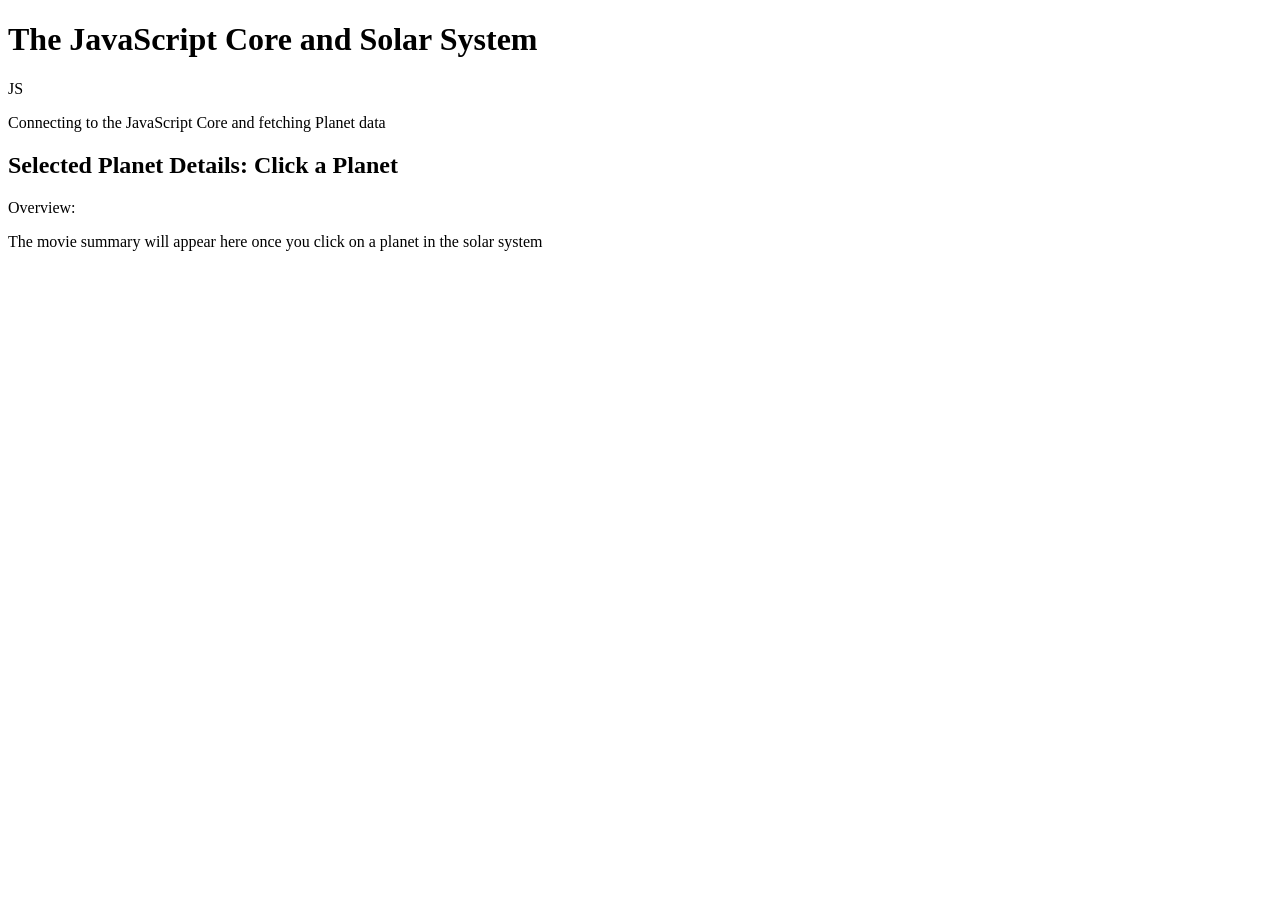
==== index.html @ 9ea99198 "index.html" ====
<!DOCTYPE html>
<html lang="en"> <head>
    <meta charset="UTF-8">
    <meta name="viewport" content="width=device-width, initial-scale=1.0">
    <title>The JavaScript Solar System</title>
    <link rel="stylesheet" href="css/style.css">
</head>
<body>

   <body>
       <div class="stars"></div>
    <header>
        <h1>The JavaScript Core and Solar System</h1>
    </header>

    <div id="mainContent">
        <div id="javaCore">JS</div>
        </div>
    
    <p id="loadingStatus">Connecting to the JavaScript Core and fetching Planet data</p>

     <div id="planetDetails" class="hidden">
        <h2>Selected Planet Details: <span id="detailTitle">Click a Planet</span></h2> 
        <p>Overview:</p>
        <p id="detailOverview">The movie summary will appear here once you click on a planet in the solar system</p>
    </div>

    
    <script src="js/main.js" type="module"></script>

</body>
</html>
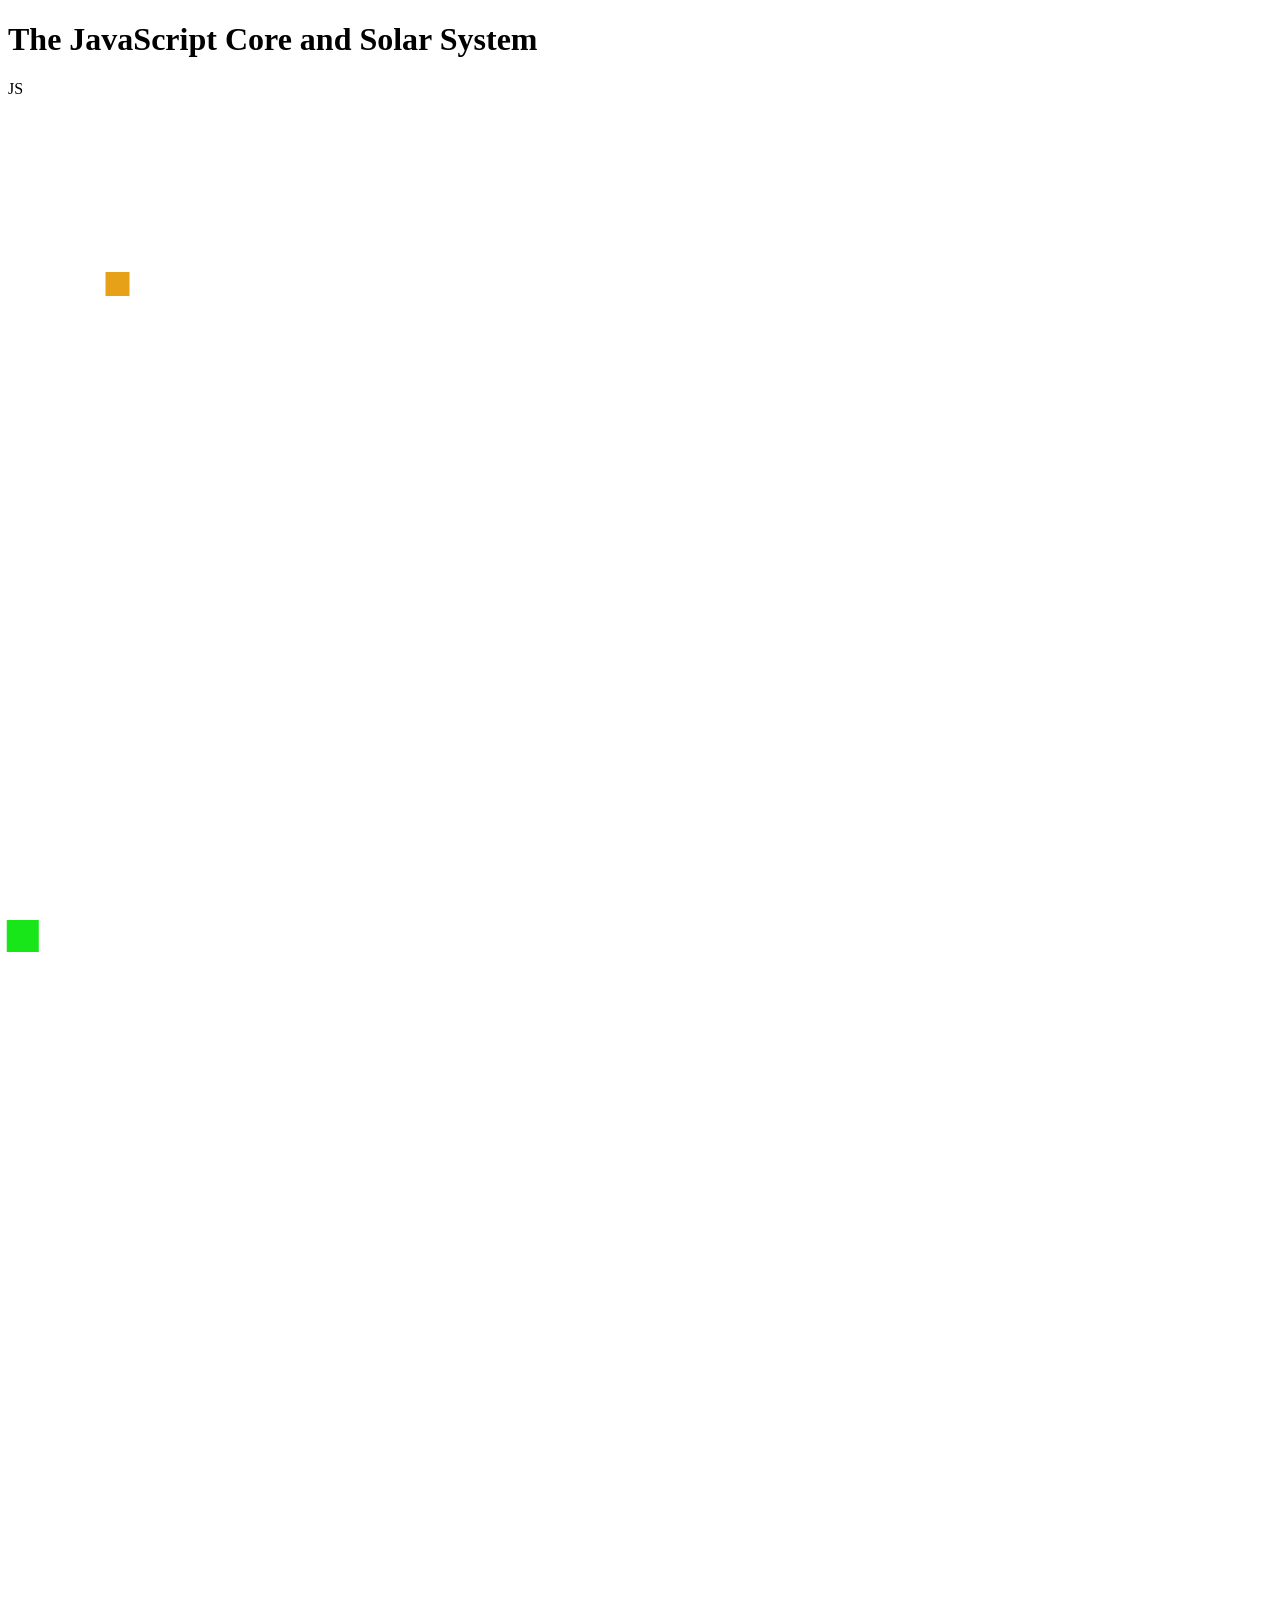
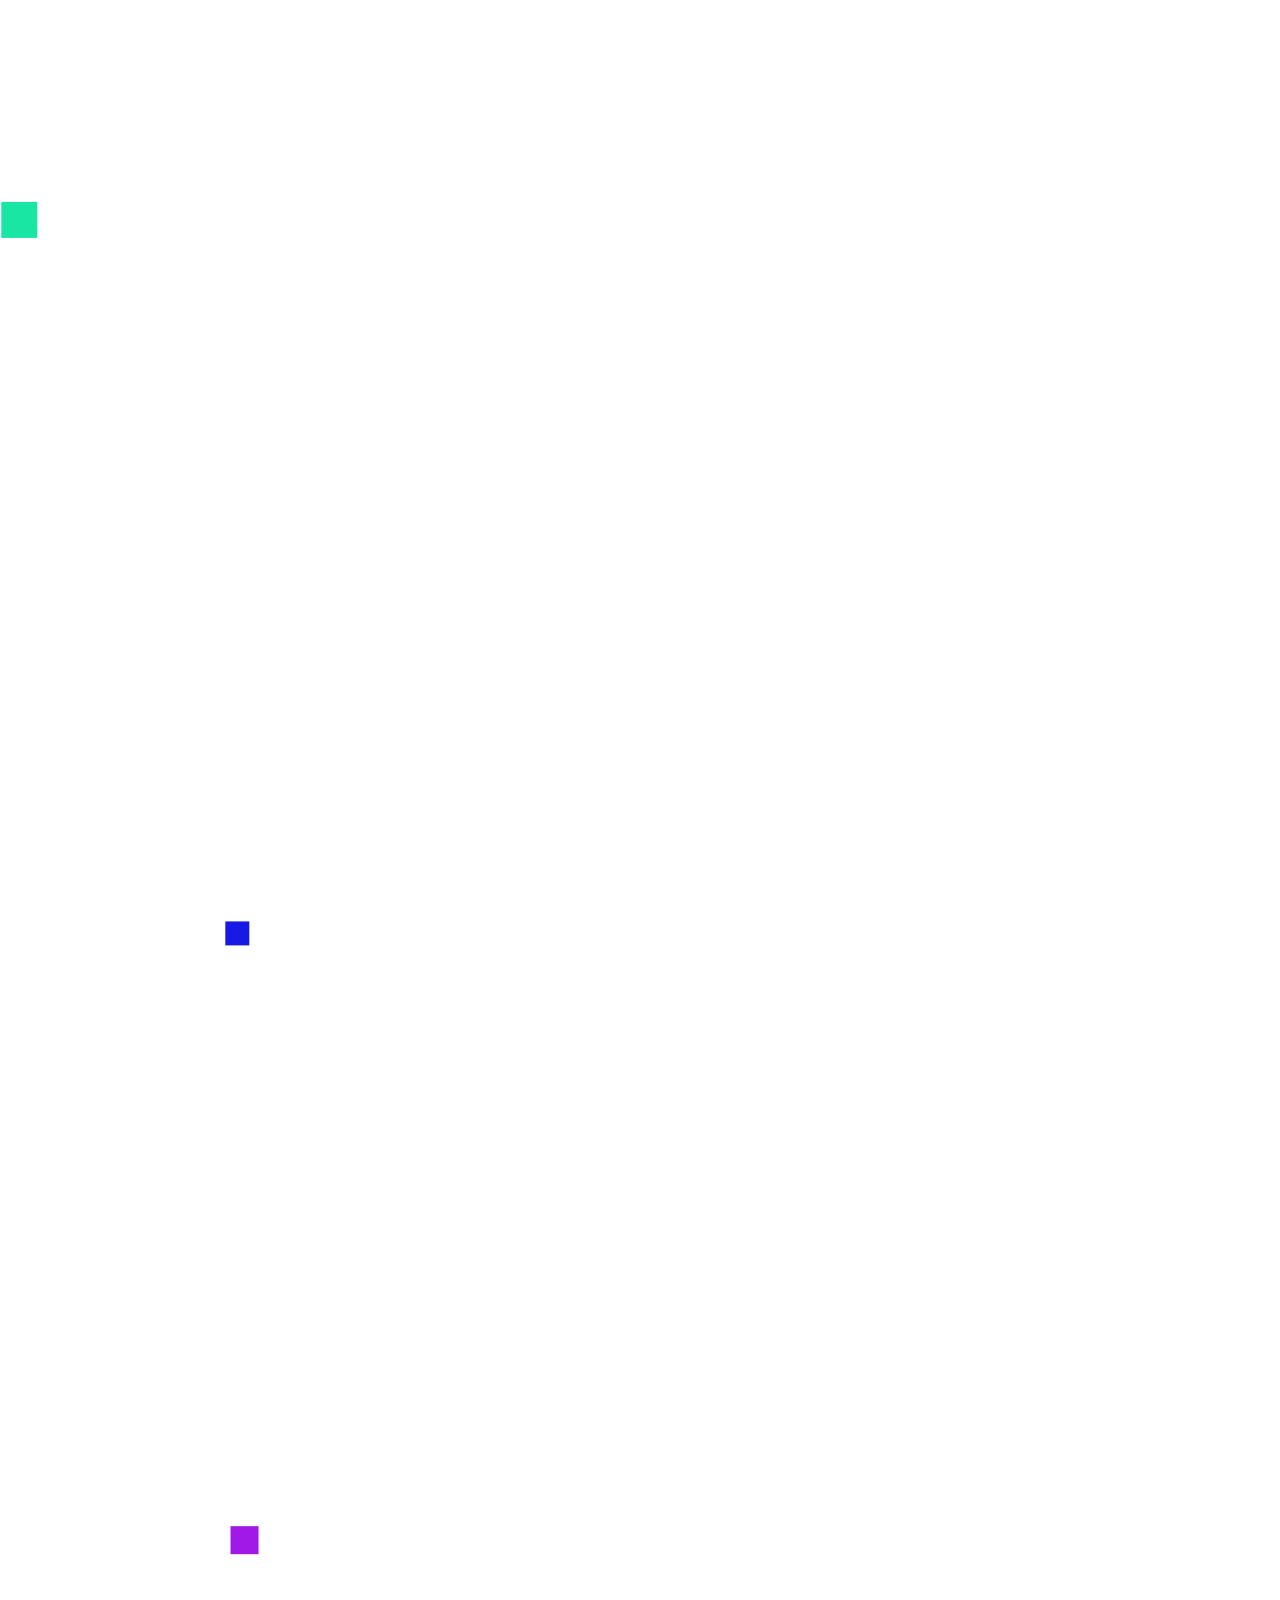
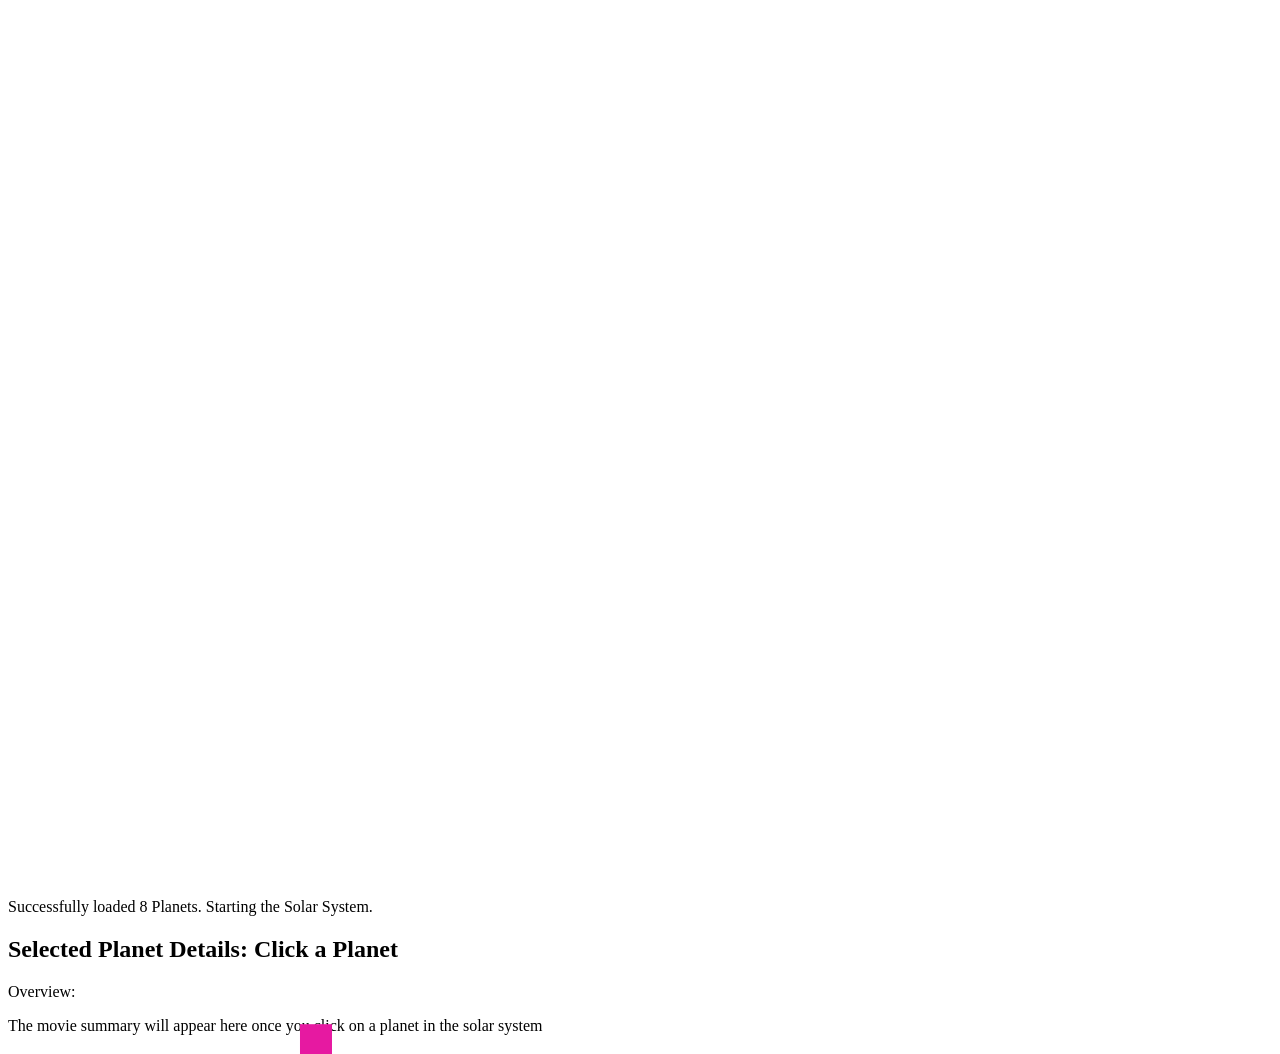
==== commit f137e745: "Updated index.html and main.js: improved structure, refined JavaScript logic, and enhanced layout re" ====
--- a/index.html
+++ b/index.html
@@ -1,5 +1,6 @@
 <!DOCTYPE html>
-<html lang="en"> <head>
+<html lang="en">
+<head>
     <meta charset="UTF-8">
     <meta name="viewport" content="width=device-width, initial-scale=1.0">
     <title>The JavaScript Solar System</title>
@@ -7,19 +8,18 @@
 </head>
 <body>
 
-   <body>
-       <div class="stars"></div>
+    <div class="stars"></div>
     <header>
         <h1>The JavaScript Core and Solar System</h1>
     </header>
 
     <div id="mainContent">
         <div id="javaCore">JS</div>
-        </div>
+    </div>
     
     <p id="loadingStatus">Connecting to the JavaScript Core and fetching Planet data</p>
 
-     <div id="planetDetails" class="hidden">
+    <div id="planetDetails" class="hidden">
         <h2>Selected Planet Details: <span id="detailTitle">Click a Planet</span></h2> 
         <p>Overview:</p>
         <p id="detailOverview">The movie summary will appear here once you click on a planet in the solar system</p>
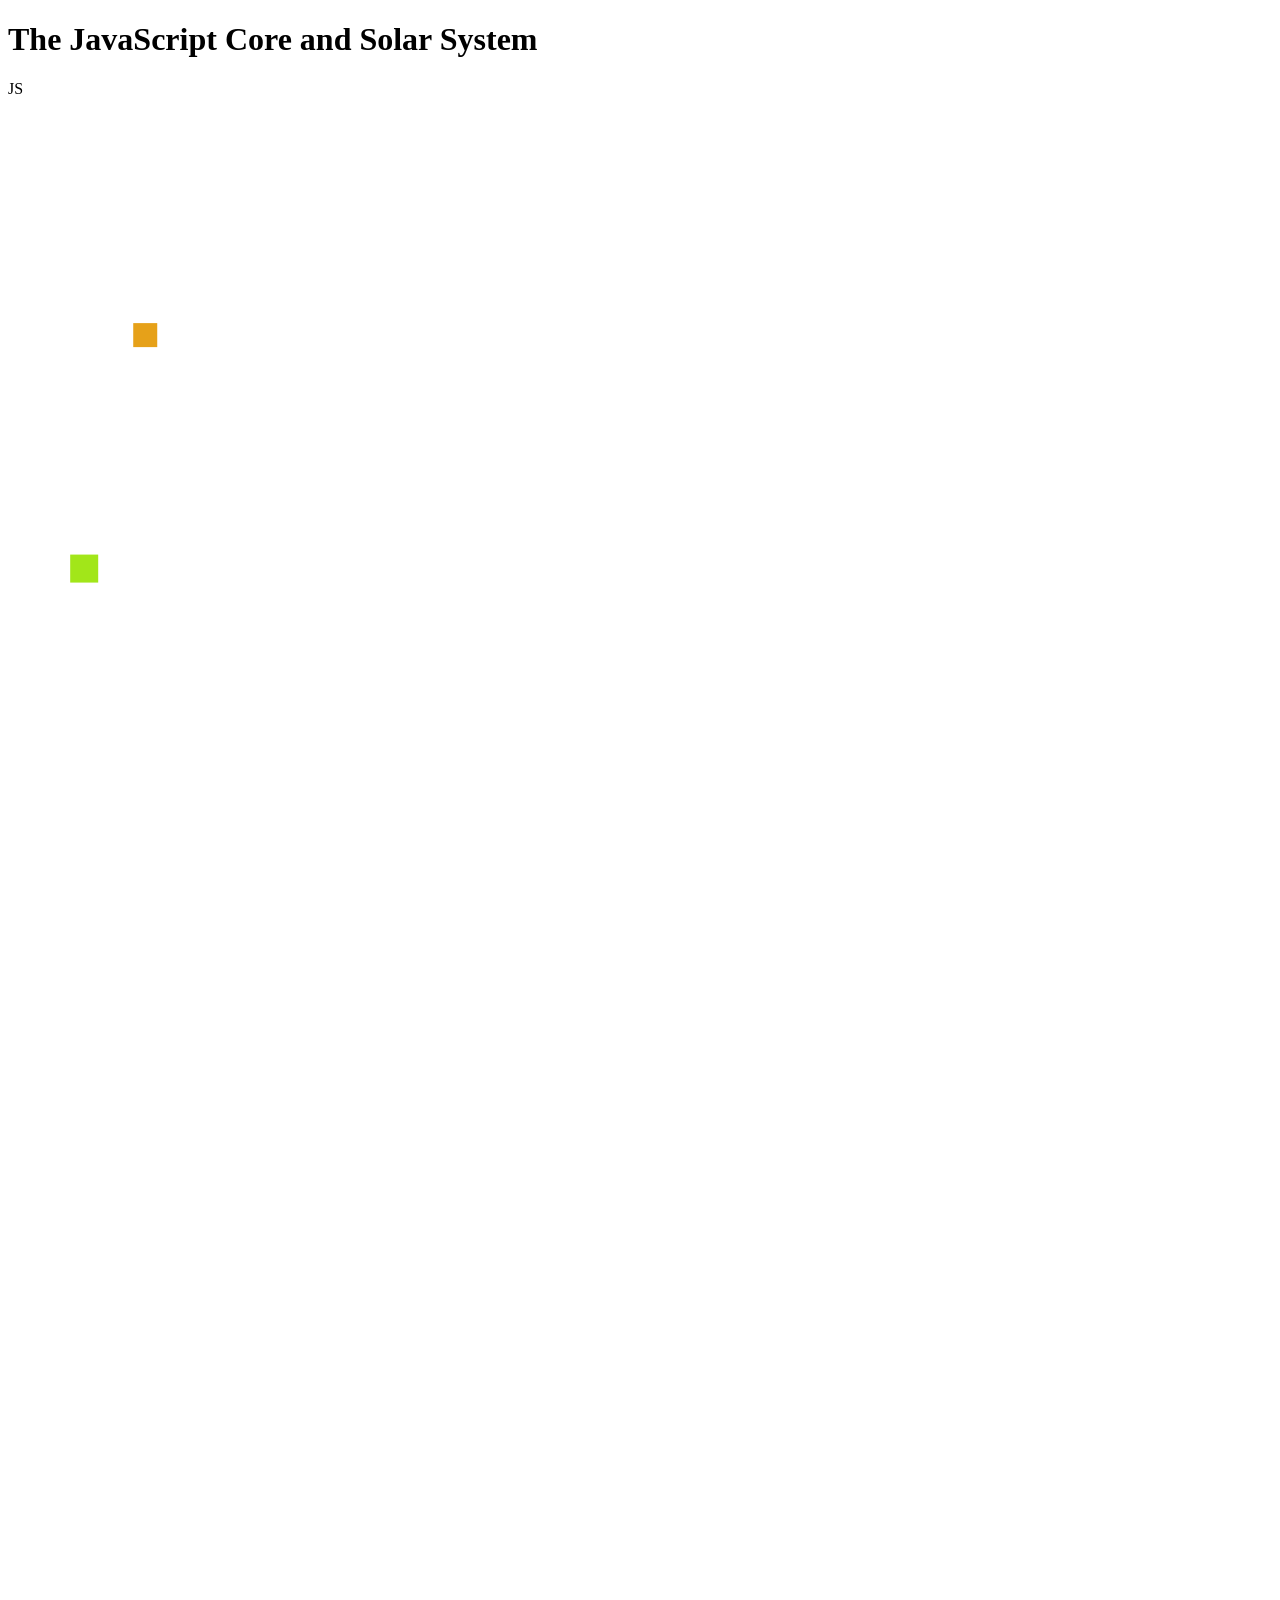
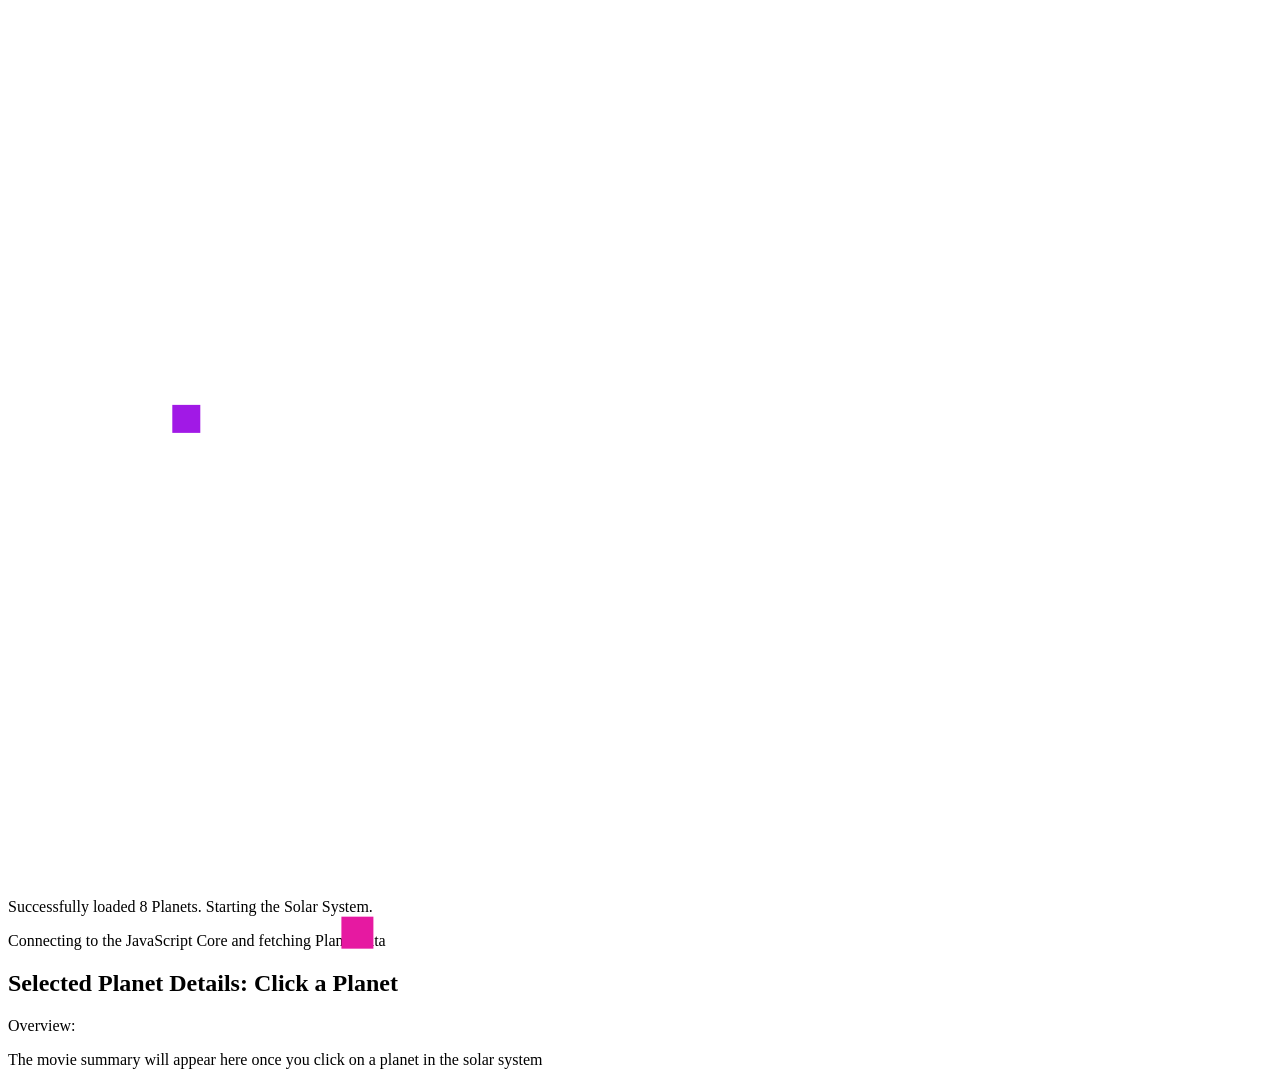
==== commit 38342c66: "Merge branch 'main' into layout-js-enhancement" ====
--- a/index.html
+++ b/index.html
@@ -1,6 +1,9 @@
 <!DOCTYPE html>
+
 <html lang="en">
 <head>
+<html lang="en"> <head>
+
     <meta charset="UTF-8">
     <meta name="viewport" content="width=device-width, initial-scale=1.0">
     <title>The JavaScript Solar System</title>
@@ -8,18 +11,29 @@
 </head>
 <body>
 
+
     <div class="stars"></div>
+   <body>
+       <div class="stars"></div>
     <header>
         <h1>The JavaScript Core and Solar System</h1>
     </header>
 
     <div id="mainContent">
         <div id="javaCore">JS</div>
+
     </div>
     
     <p id="loadingStatus">Connecting to the JavaScript Core and fetching Planet data</p>
 
     <div id="planetDetails" class="hidden">
+
+        </div>
+    
+    <p id="loadingStatus">Connecting to the JavaScript Core and fetching Planet data</p>
+
+     <div id="planetDetails" class="hidden">
+
         <h2>Selected Planet Details: <span id="detailTitle">Click a Planet</span></h2> 
         <p>Overview:</p>
         <p id="detailOverview">The movie summary will appear here once you click on a planet in the solar system</p>
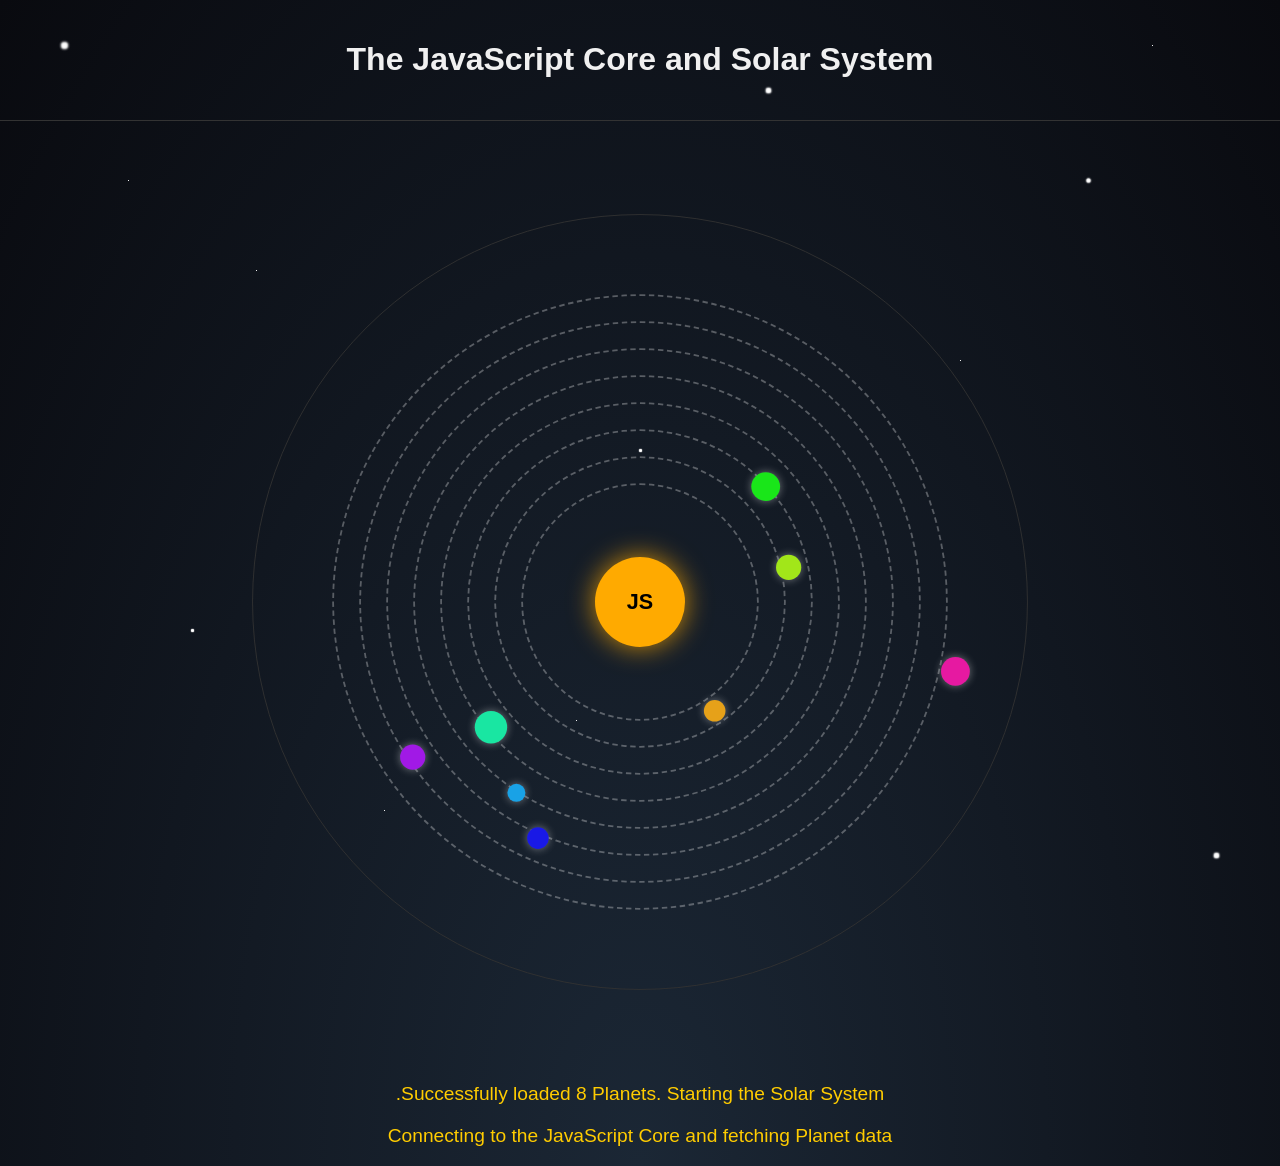
==== commit 7bda9708: "Fix HTML structure and remove duplicate tags" ====
--- a/index.html
+++ b/index.html
@@ -7,7 +7,7 @@
     <meta charset="UTF-8">
     <meta name="viewport" content="width=device-width, initial-scale=1.0">
     <title>The JavaScript Solar System</title>
-    <link rel="stylesheet" href="css/style.css">
+    <link rel="stylesheet" href="style.css">
 </head>
 <body>
 
@@ -43,4 +43,5 @@
     <script src="js/main.js" type="module"></script>
 
 </body>
-</html>+
+</html>
--- a/style.css
+++ b/style.css
@@ -0,0 +1,167 @@
+
+body {
+    background-color: #000; 
+  
+    color: #f0f0f0; 
+    width: 100%;
+    height: 100%;
+    font-family: Arial, sans-serif;
+    text-align: center;
+    margin: 0;
+    padding: 0;
+    direction: rtl; 
+    overflow-x: hidden; 
+    min-height: 100vh; 
+    background: radial-gradient(ellipse at bottom, #1b2735 0%, #090a0f 100%);
+    
+}
+.hidden {
+    display: none !important; 
+}
+
+
+
+
+.stars {
+    position: fixed;
+    top: 0;
+    left: 0;
+    width: 1px; 
+    height: 1px;
+    border-radius: 50%;
+    z-index: 0; 
+    
+    box-shadow: 
+       
+        10vw 20vh 0.5px 0 #fff, 
+        20vw 30vh 0.5px 0 #fff, 
+        90vw 5vh 0.5px 0 #fff, 
+        45vw 80vh 0.5px 0 #fff, 
+        75vw 40vh 0.5px 0 #fff, 
+        30vw 90vh 0.5px 0 #fff, 
+        
+        
+        50vw 50vh 1px 1px #fff,  
+        85vw 20vh 1.5px 1.5px #fff, 
+        15vw 70vh 1px 1px #fff, 
+        60vw 10vh 2px 2px #fff,
+        
+      
+        5vw 5vh 2.5px 2.5px #fff, 
+        95vw 95vh 2px 2px #fff;
+}
+
+@keyframes twinkle {
+    0%, 100% { opacity: 0.7; }
+    50% { opacity: 0.3; }
+}
+
+header {
+    padding: 20px;
+    border-bottom: 1px solid #333;
+    position: relative;
+    z-index: 10;
+}
+
+
+#mainContent {
+    position: relative;
+    width: 800px; 
+    height: 800px;
+    margin: 50px auto; 
+    border: 1px solid #333; 
+    border-radius: 50%;
+    padding: 30px;    
+    box-sizing: content-box; 
+    transform: scale(0.9);
+    transform-origin: center center;
+}
+
+#javaCore {
+    position: absolute;
+    width: 100px;
+    height: 100px;
+    background-color: #ffaa00; 
+    border-radius: 50%;
+    top: 50%;
+    left: 50%;
+    transform: translate(-50%, -50%); 
+    box-shadow: 0 0 30px rgba(255, 170, 0, 0.8);
+    display: flex;
+    justify-content: center;
+    align-items: center;
+    font-size: 1.5em;
+    font-weight: bold;
+    color: #000;
+}
+#loadingStatus {
+    font-size: 1.2em;
+    color: #ffcc00; 
+    
+    margin-top: 20px; 
+    
+    position: relative; 
+    z-index: 10;
+}
+.orbit {
+    position: absolute;
+   
+    border: 2px dashed rgba(255, 255, 255, 0.3); 
+    border-radius: 50%;
+    
+    
+    top: 50%;
+    left: 50%;
+    transform: translate(-50%, -50%); 
+    
+    
+    z-index: 1; 
+}
+
+
+
+
+.planet {
+    position: absolute;
+    border-radius: 50%;
+    z-index: 2;
+    
+    
+    transform-origin: center center; 
+    
+    
+    top: 50%;
+    left: 50%;
+    
+    
+    
+    cursor: pointer;
+    box-shadow: 0 0 10px rgba(255, 255, 255, 0.4);
+    transition: box-shadow 0.2s; 
+}
+
+.planet:hover {
+    box-shadow: 0 0 20px #fff; 
+}
+#planetDetails {
+    background-color: #1a1a1a;
+    border: 1px solid #ffcc00; 
+    padding: 20px;
+    
+    margin: 50px auto 20px auto; 
+    width: 750px; 
+  
+    text-align: left; 
+    border-radius: 8px;
+    box-shadow: 0 0 15px rgba(255, 204, 0, 0.2);
+    position: relative; 
+    z-index: 10; 
+}
+
+
+#planetDetails h2 {
+    color: #ffaa00;
+    border-bottom: 1px dashed #444;
+    padding-bottom: 10px;
+    margin-top: 0;
+}
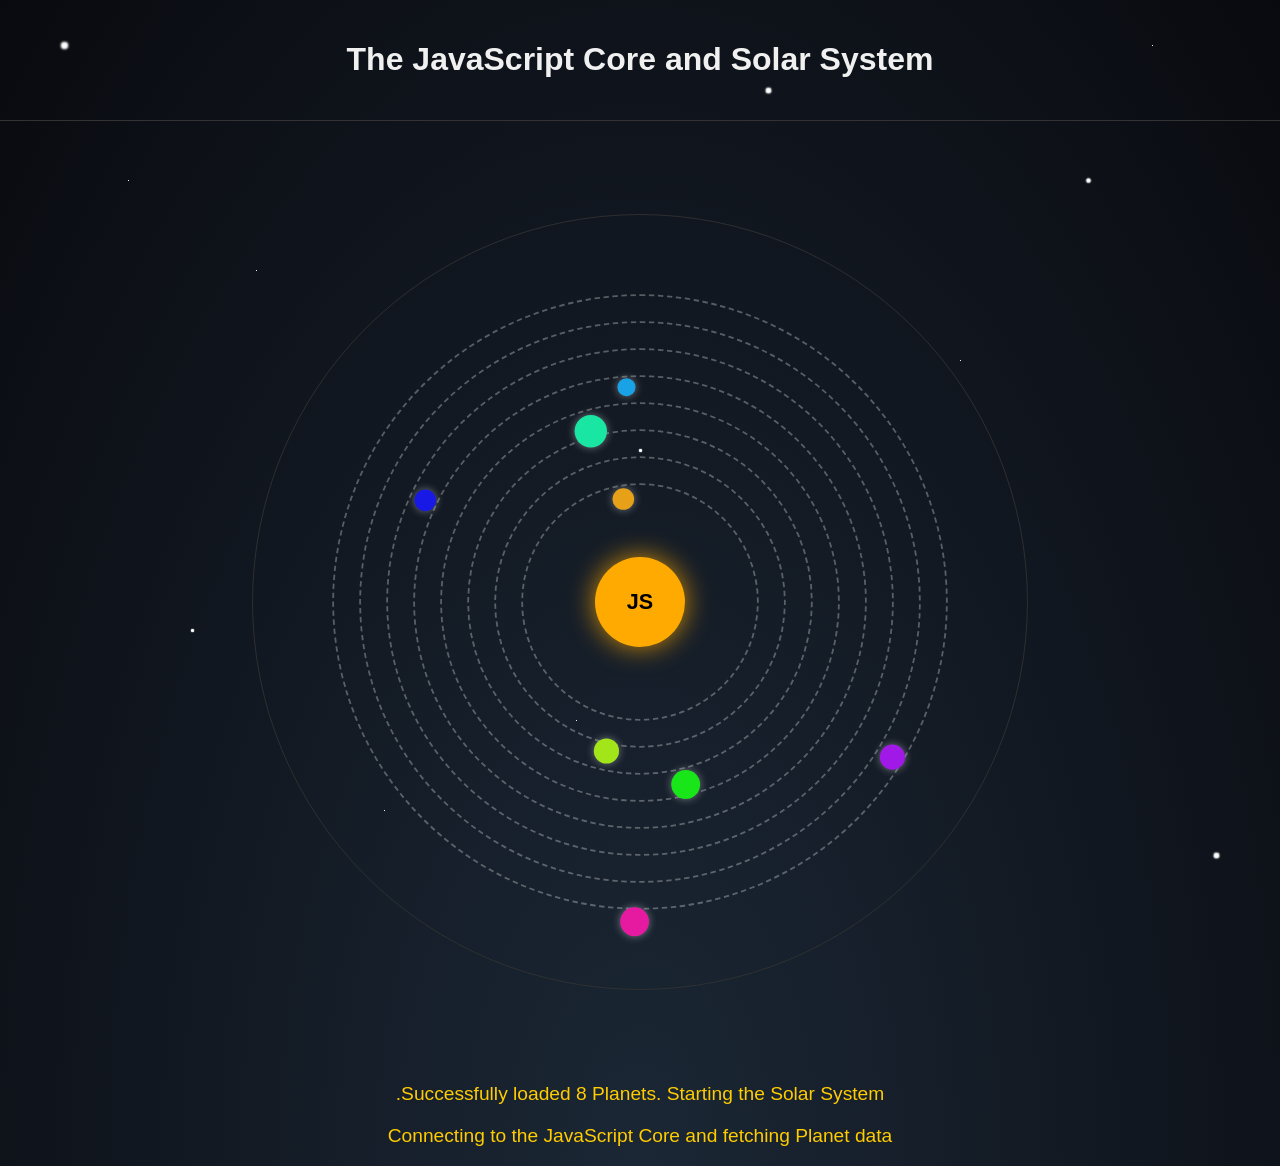
==== commit 40da8c51: "Fix HTML structure and remove duplicate elements" ====
--- a/index.html
+++ b/index.html
@@ -40,8 +40,9 @@
     </div>
 
     
-    <script src="js/main.js" type="module"></script>
+    <script src="main.js" type="module"></script>
 
 </body>
 
 </html>
+
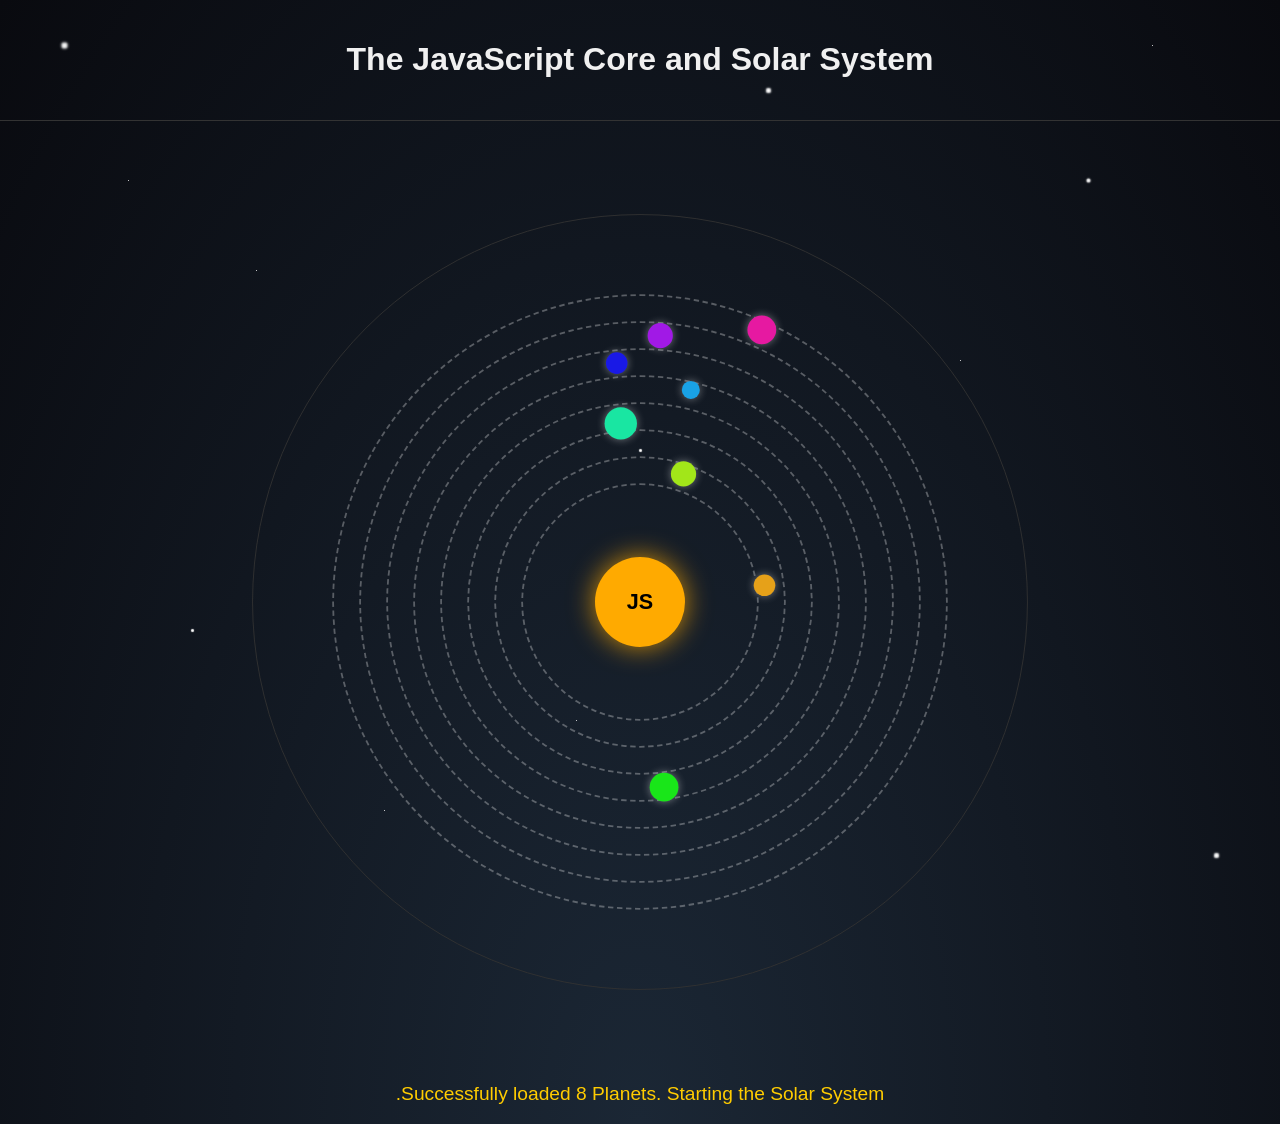
==== commit b0c87756: "Fix HTML structure and remove duplicate elements" ====
--- a/index.html
+++ b/index.html
@@ -1,9 +1,6 @@
 <!DOCTYPE html>
-
 <html lang="en">
 <head>
-<html lang="en"> <head>
-
     <meta charset="UTF-8">
     <meta name="viewport" content="width=device-width, initial-scale=1.0">
     <title>The JavaScript Solar System</title>
@@ -11,38 +8,25 @@
 </head>
 <body>
 
+    <div class="stars"></div>
 
-    <div class="stars"></div>
-   <body>
-       <div class="stars"></div>
     <header>
         <h1>The JavaScript Core and Solar System</h1>
     </header>
 
     <div id="mainContent">
         <div id="javaCore">JS</div>
-
     </div>
     
     <p id="loadingStatus">Connecting to the JavaScript Core and fetching Planet data</p>
 
     <div id="planetDetails" class="hidden">
-
-        </div>
-    
-    <p id="loadingStatus">Connecting to the JavaScript Core and fetching Planet data</p>
-
-     <div id="planetDetails" class="hidden">
-
         <h2>Selected Planet Details: <span id="detailTitle">Click a Planet</span></h2> 
         <p>Overview:</p>
         <p id="detailOverview">The movie summary will appear here once you click on a planet in the solar system</p>
     </div>
 
-    
     <script src="main.js" type="module"></script>
 
 </body>
-
 </html>
-
